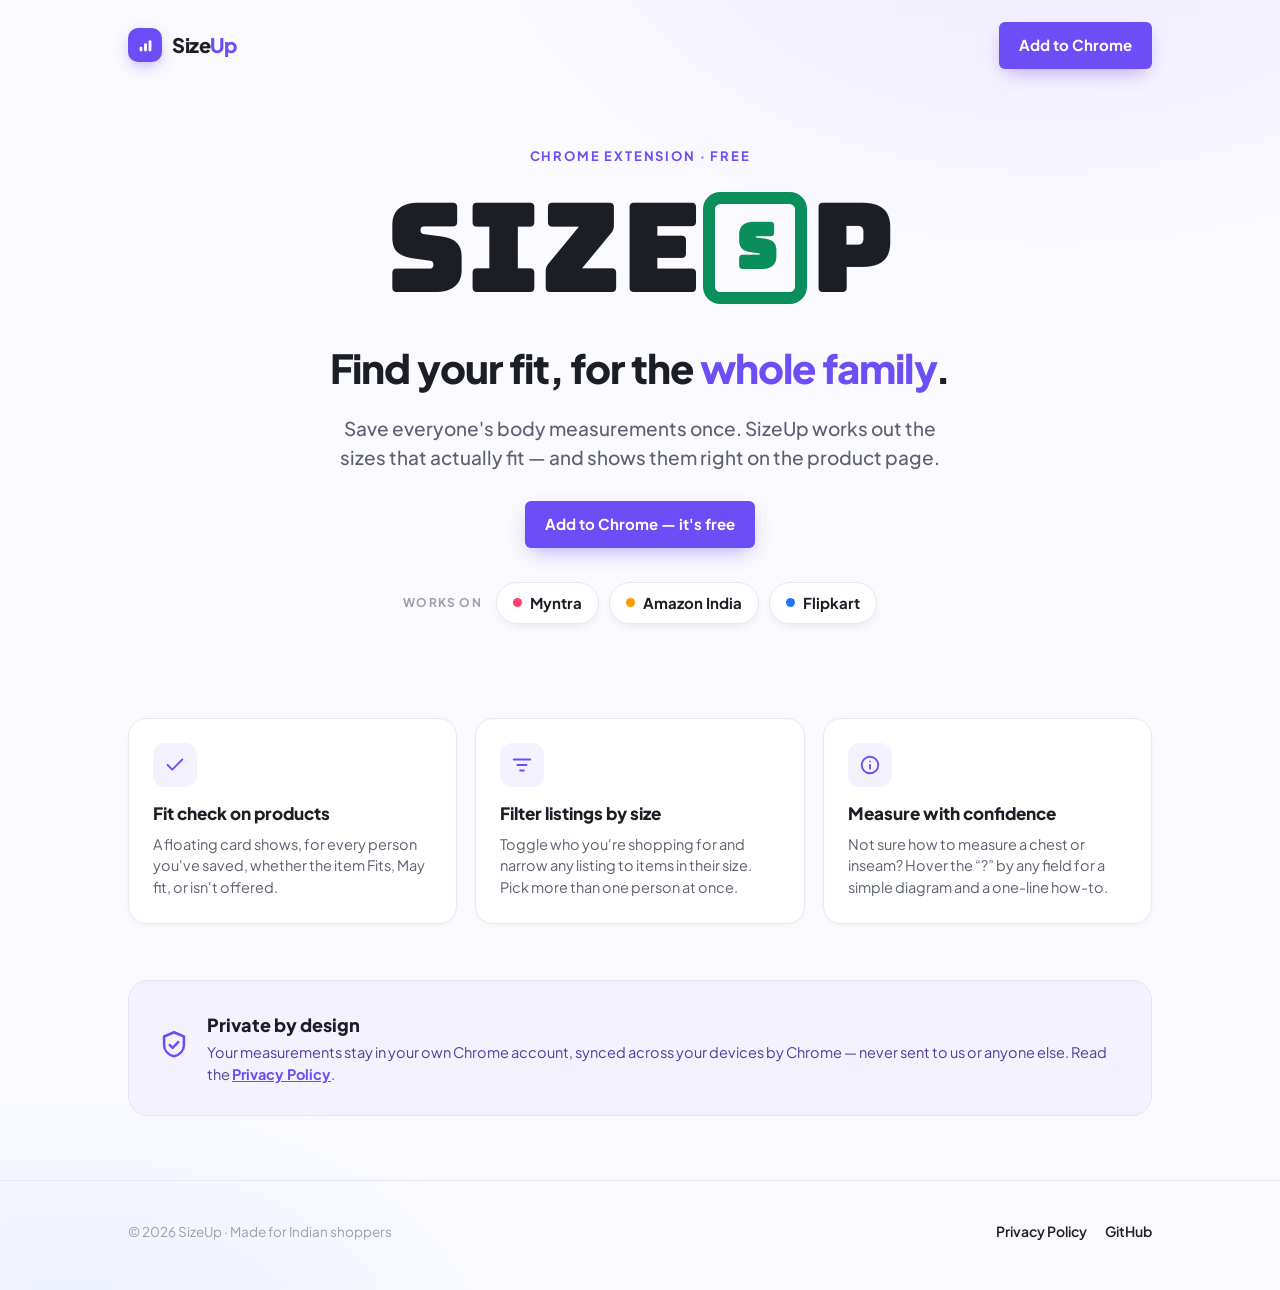
==== index.html @ 1cb17938 "Add landing site + privacy policy (GitHub Pages) Static site under site/ (excluded from the extensio" ====
<!DOCTYPE html>
<html lang="en">
<head>
<meta charset="utf-8">
<meta name="viewport" content="width=device-width, initial-scale=1">
<title>SizeUp — Find your fit on Myntra, Amazon India & Flipkart</title>
<meta name="description" content="Save your family's measurements once. SizeUp shows which sizes actually fit on Myntra, Amazon India & Flipkart — right on the product page.">
<link rel="icon" href="assets/icon.png">
<meta property="og:title" content="SizeUp — Find your fit, for the whole family">
<meta property="og:description" content="Save your family's measurements once. SizeUp shows which sizes fit on Myntra, Amazon India & Flipkart.">
<meta property="og:image" content="assets/og.png">
<meta property="og:type" content="website">
<link rel="preconnect" href="https://fonts.googleapis.com">
<link rel="preconnect" href="https://fonts.gstatic.com" crossorigin>
<link href="https://fonts.googleapis.com/css2?family=Bungee&family=Plus+Jakarta+Sans:wght@400;500;600;700;800&display=swap" rel="stylesheet">
<link rel="stylesheet" href="styles.css">
</head>
<body>

<div class="wrap">
  <nav>
    <a class="logo" href="./">
      <span class="mark"><svg width="19" height="19" viewBox="0 0 16 16"><g fill="#fff"><rect x="3" y="9" width="2.4" height="4" rx="1.2"/><rect x="6.8" y="6" width="2.4" height="7" rx="1.2"/><rect x="10.6" y="3.5" width="2.4" height="9.5" rx="1.2"/></g></svg></span>
      <span class="name">Size<span>Up</span></span>
    </a>
    <a class="btn btn-primary" href="#get">Add to Chrome</a>
  </nav>

  <!-- ── Hero ── -->
  <section class="hero">
    <div class="eyebrow">Chrome extension · Free</div>

    <div class="brand" aria-label="SizeUp">
      <span>Size</span>
      <span class="ubox" aria-hidden="true">
        <span class="uwin">
          <span class="ureel">
            <span>S</span>
            <span>M</span>
            <span>L</span>
            <span>S</span>
          </span>
        </span>
      </span>
      <span>p</span>
    </div>

    <h1 class="headline">Find your fit, for the <span class="accent">whole family</span>.</h1>
    <p class="sub">Save everyone's body measurements once. SizeUp works out the sizes that actually fit — and shows them right on the product page.</p>

    <div class="cta" id="get">
      <a class="btn btn-primary" href="#">Add to Chrome — it's free</a>
    </div>

    <div class="works">
      <span class="works-label">Works on</span>
      <div class="pills">
        <span class="pill"><span class="dot" style="background:#FF3F6C"></span>Myntra</span>
        <span class="pill"><span class="dot" style="background:#FF9900"></span>Amazon India</span>
        <span class="pill"><span class="dot" style="background:#2874F0"></span>Flipkart</span>
      </div>
    </div>
  </section>

  <!-- ── Features ── -->
  <section class="features" id="how">
    <div class="grid">
      <div class="card">
        <div class="ic"><svg width="22" height="22" viewBox="0 0 24 24" fill="none" stroke="#6C4DF6" stroke-width="2" stroke-linecap="round" stroke-linejoin="round"><path d="M20 6 9 17l-5-5"/></svg></div>
        <h3>Fit check on products</h3>
        <p>A floating card shows, for every person you've saved, whether the item Fits, May fit, or isn't offered.</p>
      </div>
      <div class="card">
        <div class="ic"><svg width="22" height="22" viewBox="0 0 24 24" fill="none" stroke="#6C4DF6" stroke-width="2" stroke-linecap="round" stroke-linejoin="round"><path d="M3 6h18M7 12h10M10 18h4"/></svg></div>
        <h3>Filter listings by size</h3>
        <p>Toggle who you're shopping for and narrow any listing to items in their size. Pick more than one person at once.</p>
      </div>
      <div class="card">
        <div class="ic"><svg width="22" height="22" viewBox="0 0 24 24" fill="none" stroke="#6C4DF6" stroke-width="2" stroke-linecap="round" stroke-linejoin="round"><circle cx="12" cy="12" r="9"/><path d="M12 16v-4M12 8h.01"/></svg></div>
        <h3>Measure with confidence</h3>
        <p>Not sure how to measure a chest or inseam? Hover the “?” by any field for a simple diagram and a one-line how-to.</p>
      </div>
    </div>

    <div class="privacy-strip">
      <span class="ic"><svg width="34" height="34" viewBox="0 0 24 24" fill="none" stroke="#6C4DF6" stroke-width="1.8" stroke-linecap="round" stroke-linejoin="round"><path d="M12 3l7 3v6c0 4-3 7-7 8-4-1-7-4-7-8V6Z"/><path d="M9 12l2 2 4-4"/></svg></span>
      <div>
        <h3>Private by design</h3>
        <p>Your measurements stay in your own Chrome account, synced across your devices by Chrome — never sent to us or anyone else. Read the <a href="privacy-policy/">Privacy Policy</a>.</p>
      </div>
    </div>
  </section>
</div>

<footer>
  <div class="wrap foot-row">
    <span class="muted">© 2026 SizeUp · Made for Indian shoppers</span>
    <div class="foot-links">
      <a href="privacy-policy/">Privacy Policy</a>
      <a href="https://github.com/maskmanlucifer/sizeup">GitHub</a>
    </div>
  </div>
</footer>

</body>
</html>
---- styles.css ----
:root {
  --boxy-fallback: 'Plus Jakarta Sans', -apple-system, system-ui, sans-serif;
  --accent: #6C4DF6;
  --accent-dark: #5B3DE0;
  --accent-soft: #F4F2FE;
  --ink: #1C1E26;
  --secondary: #5B6170;
  --muted: #9AA0AD;
  --border: #E7E9EF;
  --canvas: #FBFAFF;
  --green: #0A8F5C;
  --amber: #B5710A;
  --red: #D94A4A;
  --maxw: 1080px;
}

* { margin: 0; padding: 0; box-sizing: border-box; }

html { scroll-behavior: smooth; }

body {
  font-family: 'Plus Jakarta Sans', -apple-system, BlinkMacSystemFont, 'Segoe UI', system-ui, sans-serif;
  color: var(--ink);
  background:
    radial-gradient(1100px 720px at 82% -10%, #EFEBFF 0%, rgba(239,235,255,0) 58%),
    radial-gradient(900px 620px at 6% 108%, #EAF0FF 0%, rgba(234,240,255,0) 55%),
    var(--canvas);
  -webkit-font-smoothing: antialiased;
  line-height: 1.5;
  min-height: 100vh;
}

a { color: inherit; text-decoration: none; }

.wrap { max-width: var(--maxw); margin: 0 auto; padding: 0 28px; }

/* ── Nav ─────────────────────────────────────────────── */
nav {
  display: flex; align-items: center; justify-content: space-between;
  padding: 22px 0;
}
.logo { display: flex; align-items: center; gap: 10px; }
.logo .mark {
  width: 34px; height: 34px; border-radius: 10px; background: var(--accent);
  display: flex; align-items: center; justify-content: center; flex-shrink: 0;
  box-shadow: 0 6px 16px -4px rgba(108,77,246,.5);
}
.logo .name { font-size: 20px; font-weight: 800; letter-spacing: -.02em; }
.logo .name span { color: var(--accent); }

.btn {
  display: inline-flex; align-items: center; justify-content: center; gap: 8px;
  font-family: inherit; font-weight: 700; font-size: 15px; cursor: pointer;
  border-radius: 6px; padding: 12px 20px; border: none; transition: .14s;
}
.btn-primary { background: var(--accent); color: #fff; box-shadow: 0 8px 20px -6px rgba(108,77,246,.5); }
.btn-primary:hover { background: var(--accent-dark); transform: translateY(-1px); }
.btn-ghost { background: #fff; color: var(--ink); border: 1px solid var(--border); }
.btn-ghost:hover { background: #fff; border-color: #d6d9e2; }

/* ── Hero ────────────────────────────────────────────── */
.hero { text-align: center; padding: 56px 0 30px; }
.eyebrow {
  font-size: 13px; font-weight: 700; letter-spacing: .14em; text-transform: uppercase;
  color: var(--accent); margin-bottom: 26px;
}

/* Animated wordmark: Size + [box reel] + p */
.brand {
  font-family: 'Bungee', var(--boxy-fallback);
  font-size: clamp(54px, 11vw, 124px); letter-spacing: -.01em;
  text-transform: uppercase; line-height: .9;
  display: inline-flex; align-items: center; justify-content: center;
}
.ubox {
  display: inline-flex; align-items: center; justify-content: center;
  border: .1em solid var(--green); color: var(--green);
  border-radius: .14em; margin: 0 .02em;
  vertical-align: -.06em;
  animation: fit 5.2s infinite;
}
.uwin { width: 1.3em; height: 1.42em; overflow: hidden; font-size: .5em; }
.ureel {
  display: flex; flex-direction: column;
  animation: reel 5.2s infinite cubic-bezier(.7,0,.2,1);
}
.ureel span {
  height: 1.42em; display: flex; align-items: center; justify-content: center;
  font-weight: 800; color: currentColor;
}

@keyframes reel {
  0%, 18%   { transform: translateY(0); }        /* S */
  25%, 43%  { transform: translateY(-1.42em); }  /* M */
  50%, 68%  { transform: translateY(-2.84em); }  /* L */
  75%, 100% { transform: translateY(-4.26em); }  /* S (loop seam) */
}
@keyframes fit {
  0%, 18%   { color: var(--green); border-radius: .14em; }  /* S — fits */
  25%, 43%  { color: var(--amber); border-radius: .32em; }  /* M — may fit */
  50%, 68%  { color: var(--red);   border-radius: .46em; }  /* L — snug */
  75%, 100% { color: var(--green); border-radius: .14em; }  /* back to S */
}
@media (prefers-reduced-motion: reduce) {
  .ureel { animation: none; }
  .ubox  { animation: none; color: var(--accent); }
}

.headline { font-size: clamp(26px, 4vw, 40px); font-weight: 800; letter-spacing: -.02em; margin-top: 34px; }
.headline .accent { color: var(--accent); }
.sub {
  font-size: clamp(16px, 2vw, 19px); color: var(--secondary); font-weight: 500;
  max-width: 620px; margin: 16px auto 0;
}
.cta { display: flex; gap: 12px; justify-content: center; flex-wrap: wrap; margin-top: 30px; }

/* supported platforms */
.works { margin-top: 34px; display: flex; align-items: center; justify-content: center; gap: 14px; flex-wrap: wrap; }
.works-label { font-size: 12px; font-weight: 700; letter-spacing: .1em; text-transform: uppercase; color: var(--muted); }
.pills { display: flex; gap: 10px; flex-wrap: wrap; justify-content: center; }
.pill {
  display: inline-flex; align-items: center; gap: 8px; background: #fff;
  border: 1px solid var(--border); border-radius: 999px; padding: 9px 16px;
  font-size: 15px; font-weight: 700; box-shadow: 0 5px 14px -8px rgba(28,28,55,.2);
}
.dot { width: 9px; height: 9px; border-radius: 999px; }

/* ── Features ────────────────────────────────────────── */
.features { padding: 64px 0 24px; }
.grid { display: grid; grid-template-columns: repeat(3, 1fr); gap: 18px; }
.card {
  background: #fff; border: 1px solid var(--border); border-radius: 18px; padding: 24px;
  box-shadow: 0 2px 8px -3px rgba(28,28,55,.06);
}
.card .ic {
  width: 44px; height: 44px; border-radius: 12px; background: var(--accent-soft);
  display: flex; align-items: center; justify-content: center; margin-bottom: 14px;
}
.card h3 { font-size: 17px; font-weight: 800; }
.card p { font-size: 14.5px; color: var(--secondary); margin-top: 7px; }

/* ── Privacy strip ───────────────────────────────────── */
.privacy-strip {
  margin: 56px 0 0; background: var(--accent-soft); border: 1px solid #E7E1FC;
  border-radius: 20px; padding: 30px 28px; display: flex; align-items: center; gap: 16px;
}
.privacy-strip .ic { flex-shrink: 0; }
.privacy-strip h3 { font-size: 18px; font-weight: 800; }
.privacy-strip p { font-size: 14.5px; color: #4B3FA0; margin-top: 4px; }
.privacy-strip a { color: var(--accent); font-weight: 700; text-decoration: underline; }

/* ── Footer ──────────────────────────────────────────── */
footer { padding: 40px 0 48px; margin-top: 40px; border-top: 1px solid var(--border); }
.foot-row { display: flex; align-items: center; justify-content: space-between; flex-wrap: wrap; gap: 12px; }
.foot-row .muted { color: var(--muted); font-size: 13.5px; }
.foot-links { display: flex; gap: 18px; font-size: 14px; font-weight: 600; }
.foot-links a:hover { color: var(--accent); }

/* ── Policy page ─────────────────────────────────────── */
.doc { max-width: 760px; margin: 0 auto; padding: 24px 28px 80px; }
.doc h1 { font-size: 34px; font-weight: 800; letter-spacing: -.02em; }
.doc .updated { color: var(--muted); font-size: 14px; margin-top: 6px; }
.doc h2 { font-size: 19px; font-weight: 800; margin-top: 34px; }
.doc p, .doc li { font-size: 15.5px; color: var(--secondary); margin-top: 10px; }
.doc ul { margin-top: 10px; padding-left: 22px; }
.doc li { margin-top: 6px; }
.doc strong { color: var(--ink); }
.doc a { color: var(--accent); text-decoration: underline; }
.back { display: inline-flex; align-items: center; gap: 7px; font-weight: 700; color: var(--accent); margin-bottom: 22px; }

@media (max-width: 760px) {
  .grid { grid-template-columns: 1fr; }
  .privacy-strip { flex-direction: column; text-align: center; }
  nav .btn { display: none; }
}
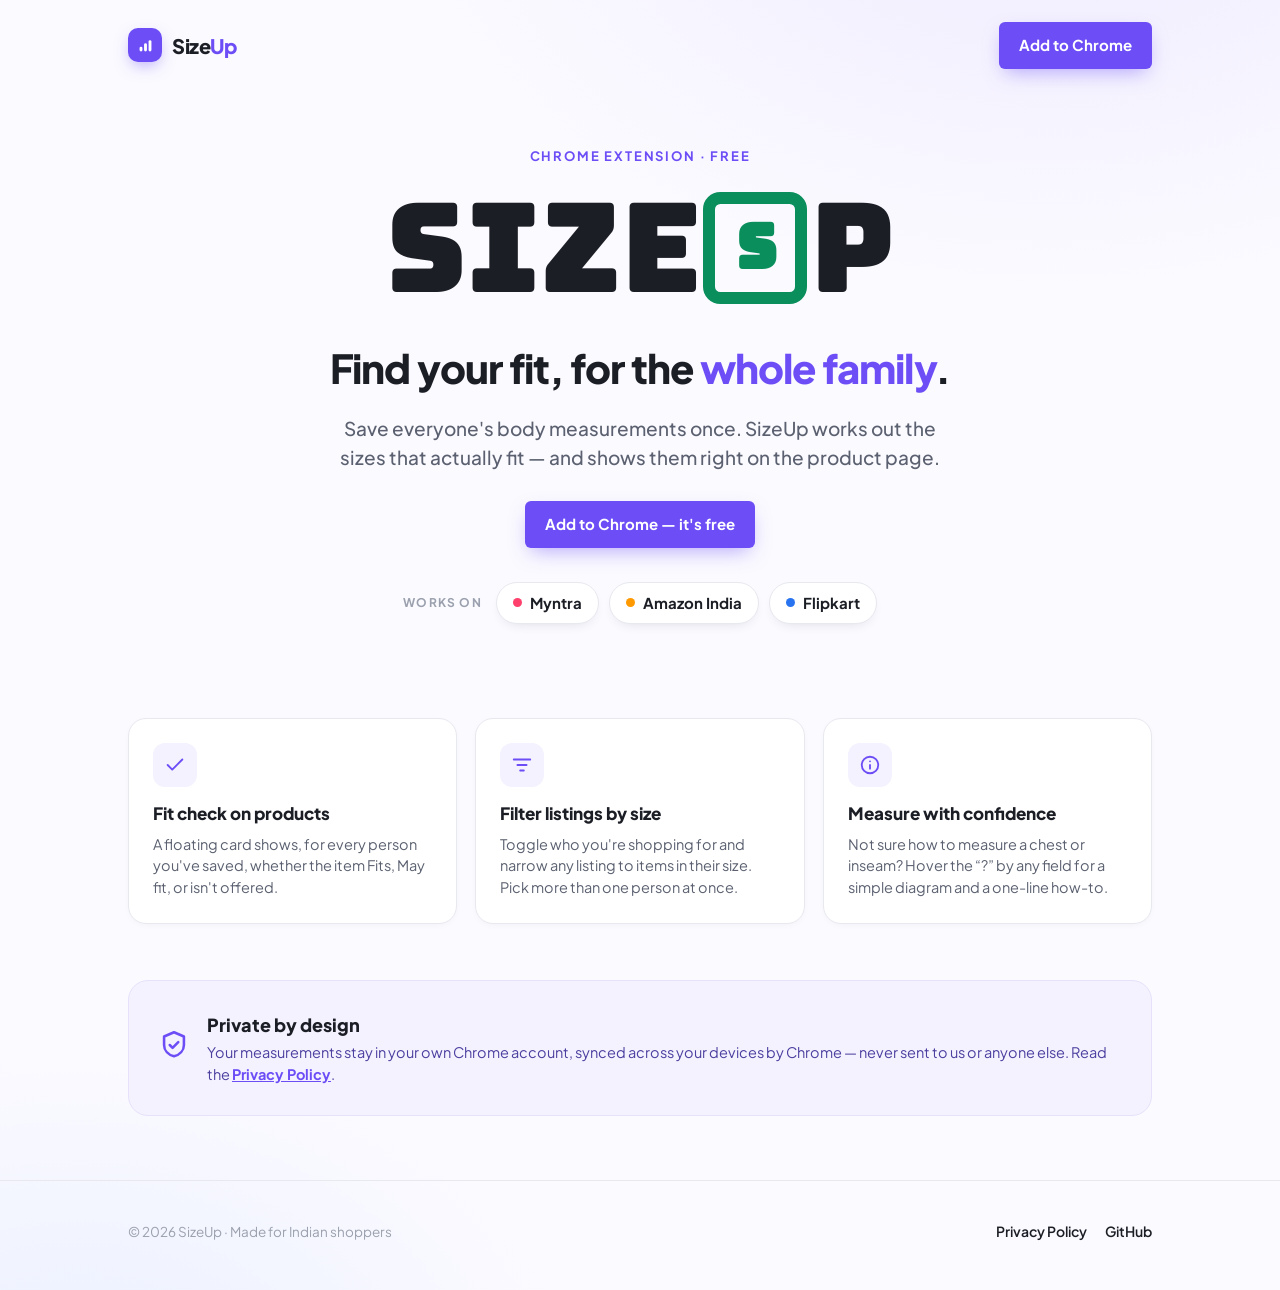
==== commit 317a42be: "Wire Add to Chrome buttons to the live store listing" ====
--- a/index.html
+++ b/index.html
@@ -23,7 +23,7 @@
       <span class="mark"><svg width="19" height="19" viewBox="0 0 16 16"><g fill="#fff"><rect x="3" y="9" width="2.4" height="4" rx="1.2"/><rect x="6.8" y="6" width="2.4" height="7" rx="1.2"/><rect x="10.6" y="3.5" width="2.4" height="9.5" rx="1.2"/></g></svg></span>
       <span class="name">Size<span>Up</span></span>
     </a>
-    <a class="btn btn-primary" href="#get">Add to Chrome</a>
+    <a class="btn btn-primary" href="https://chromewebstore.google.com/detail/dhccpndofjkfndmjdfcfkgndlhmgnmog" target="_blank" rel="noopener">Add to Chrome</a>
   </nav>
 
   <!-- ── Hero ── -->
@@ -49,7 +49,7 @@
     <p class="sub">Save everyone's body measurements once. SizeUp works out the sizes that actually fit — and shows them right on the product page.</p>
 
     <div class="cta" id="get">
-      <a class="btn btn-primary" href="#">Add to Chrome — it's free</a>
+      <a class="btn btn-primary" href="https://chromewebstore.google.com/detail/dhccpndofjkfndmjdfcfkgndlhmgnmog" target="_blank" rel="noopener">Add to Chrome — it's free</a>
     </div>
 
     <div class="works">
--- a/styles.css
+++ b/styles.css
@@ -45,7 +45,7 @@
   display: flex; align-items: center; justify-content: center; flex-shrink: 0;
   box-shadow: 0 6px 16px -4px rgba(108,77,246,.5);
 }
-.logo .name { font-size: 20px; font-weight: 800; letter-spacing: -.02em; }
+.logo .name { font-size: 20px; font-weight: 800; letter-spacing: -.02em; line-height: 1; position: relative; top: 1px; }
 .logo .name span { color: var(--accent); }
 
 .btn {
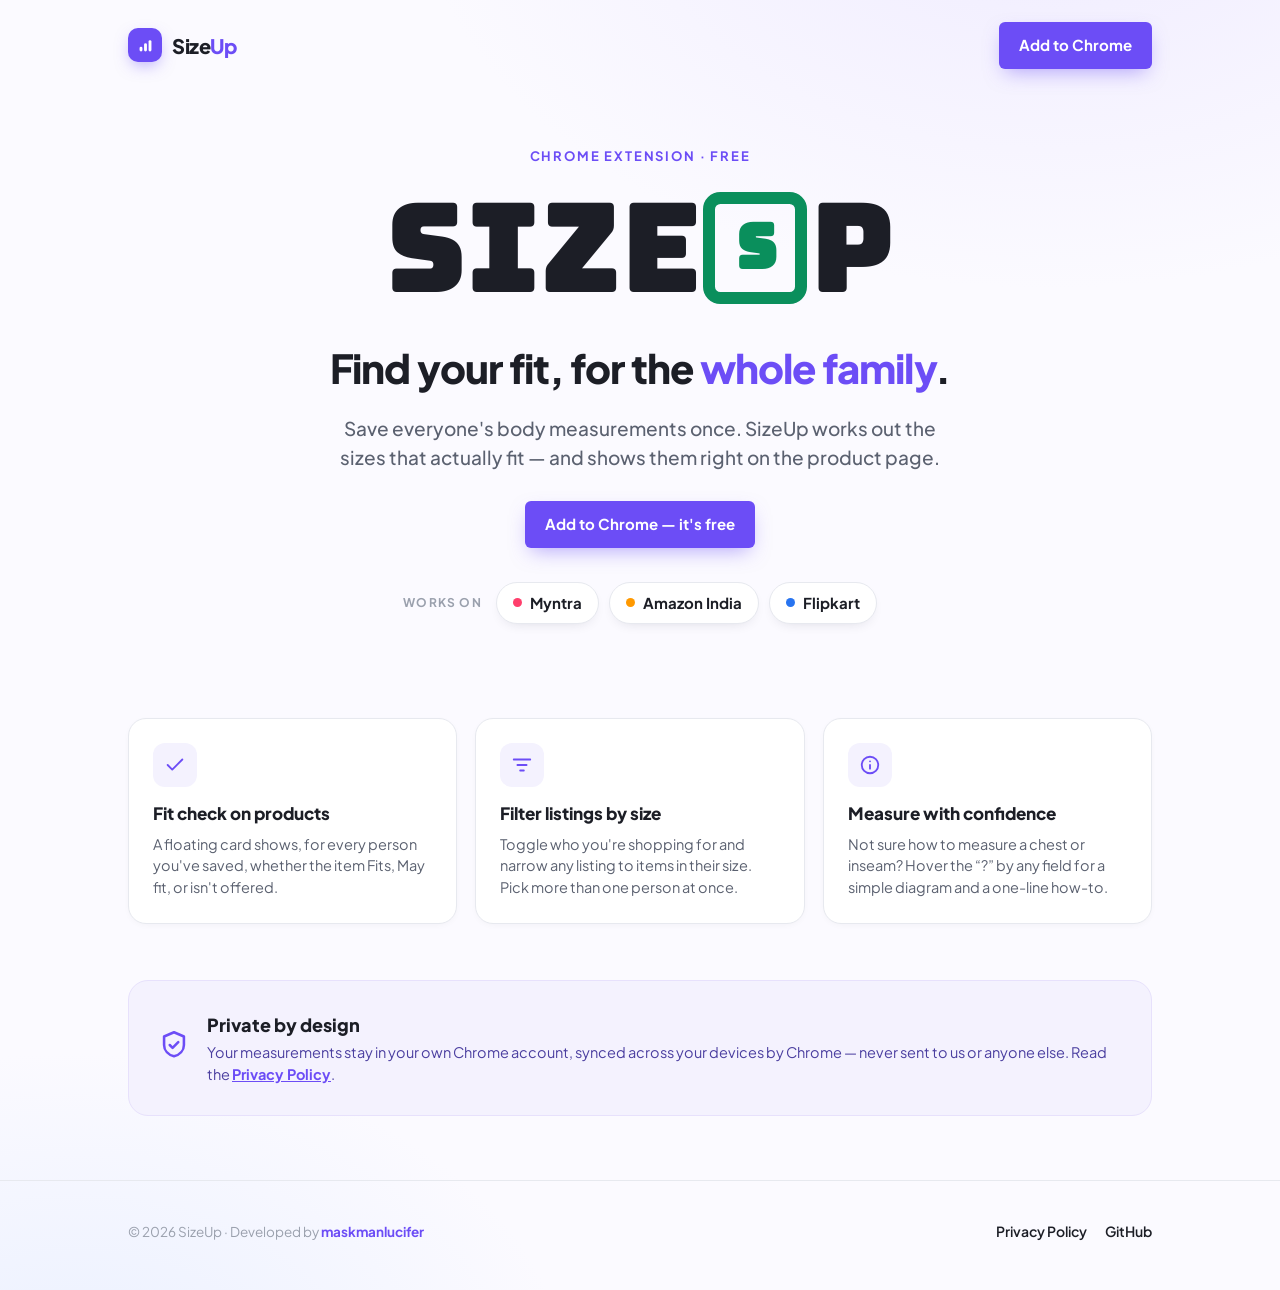
==== commit f466f679: "Footer: add 'Developed by maskmanlucifer' credit link" ====
--- a/index.html
+++ b/index.html
@@ -94,7 +94,7 @@
 
 <footer>
   <div class="wrap foot-row">
-    <span class="muted">© 2026 SizeUp · Made for Indian shoppers</span>
+    <span class="muted">© 2026 SizeUp · Developed by <a href="https://maskmanlucifer.github.io/lucifer/" target="_blank" rel="noopener">maskmanlucifer</a></span>
     <div class="foot-links">
       <a href="privacy-policy/">Privacy Policy</a>
       <a href="https://github.com/maskmanlucifer/sizeup">GitHub</a>
--- a/styles.css
+++ b/styles.css
@@ -153,6 +153,8 @@
 footer { padding: 40px 0 48px; margin-top: 40px; border-top: 1px solid var(--border); }
 .foot-row { display: flex; align-items: center; justify-content: space-between; flex-wrap: wrap; gap: 12px; }
 .foot-row .muted { color: var(--muted); font-size: 13.5px; }
+.foot-row .muted a { color: var(--accent); font-weight: 700; }
+.foot-row .muted a:hover { text-decoration: underline; }
 .foot-links { display: flex; gap: 18px; font-size: 14px; font-weight: 600; }
 .foot-links a:hover { color: var(--accent); }
 
